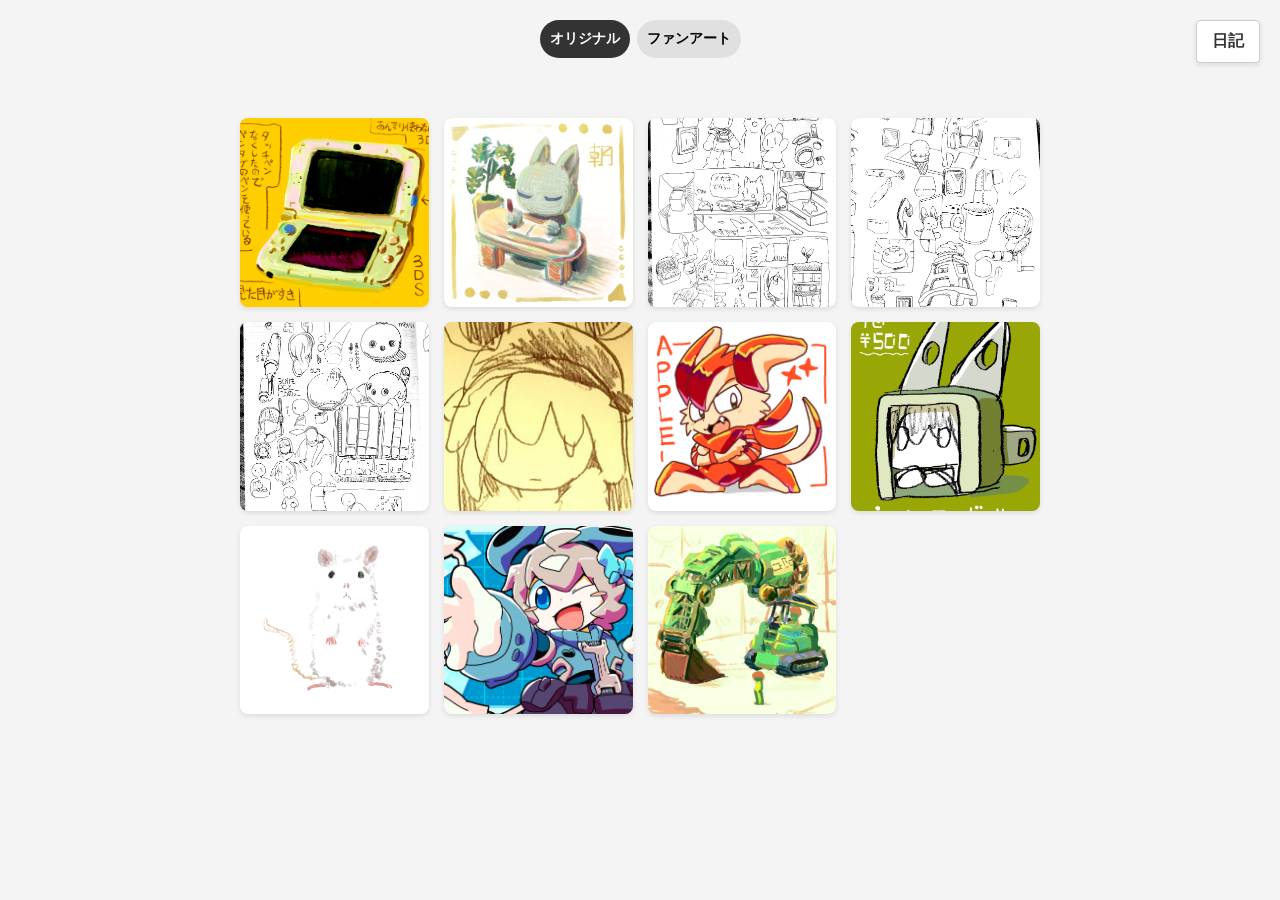
==== e.html @ 259bd477 "first commit" ====
<!DOCTYPE html>
<html lang="ja">
<head>
    <meta charset="UTF-8">
    <meta name="viewport" content="width=device-width, initial-scale=1.0">
    <title>イラスト</title>
    <link rel="stylesheet" href="e.css">
</head>

<body>
<!-- ★ 切り替えボタン（タブ） -->
    <div class="tab-container">
        <button class="tab-btn active" data-file="gallery-original.md">オリジナル</button>
        <button class="tab-btn" data-file="gallery-fanart.md">ファンアート</button>
    </div>

    <!-- ギャラリー表示場所 -->
<div class="gallery-subete">
    <div class="gallery-grid" id="gallery-container"></div>

   <!-- 拡大表示場所-->
    <div id="imageModal" class="modal">
        <span class="close-btn">&times;</span>
        <div class="modal-content-box">
            <img class="modal-content" id="modalImage" alt="拡大画像">
            <p id="modalCaption"></p> <!-- ★ここにタイトルが入ります -->
        </div>
    </div>
</div>
    <div class="fixed-nav">
    <a href="log-top.html">日記</a>
    </div>

    <script src="script.js"></script>
</body>
</html>
---- e.css ----
.fixed-nav {
      position: fixed;   /* 画面に対して位置を固定 */
      top: 20px;         /* 上からの距離 */
      right: 20px;       /* 右からの距離 */
      z-index: 1000;     /* 他の文章の下に隠れないように手前に表示 */
      background: #fff;  /* 背景色（文字が読みにくくならないよう指定） */
      border: 1px solid #ccc;
      border-radius: 4px;
      box-shadow: 0 2px 5px rgba(0,0,0,0.1);
    }

    .fixed-nav a {
      display: block;
      text-decoration: none;
      color: #333;
      font-weight: bold;
      padding: 10px 15px;
    }

    .fixed-nav a:hover {
      color: #48910d;
    }



    /* イラスト展示*/

    body {
    font-family: sans-serif;
    background-color: #f4f4f4;
    margin: 0;
    padding: 20px;
}

h1 {
    text-align: center;
    color: #333;
}

/* 隠しておくMarkdownの生テキストエリア */
#markdown-source {
    display: none;
}

/* ギャラリーのグリッド設定（ピクシブ風） */
.gallery-grid {
    display: grid;
    grid-template-columns: repeat(auto-fill, minmax(150px, 1fr));
    gap: 15px;
    max-width: 800px;
    margin: 0 auto;
}

.gallery-subete {
    margin-top: 60px;
}

/* サムネイルの枠（正方形を維持） */
.thumbnail {
    width: 100%;
    aspect-ratio: 1 / 1;
    overflow: hidden;
    border-radius: 8px;
    background-color: #ddd;
    cursor: pointer;
    box-shadow: 0 2px 5px rgba(0,0,0,0.1);
    transition: transform 0.2s;
}

.thumbnail:hover {
    transform: translateY(-3px);
}

.thumbnail img {
    width: 100%;
    height: 100%;
    object-fit: cover; 
}

/* --- モーダル（拡大表示）のスタイル --- */
.modal {
    display: none;
    position: fixed;
    z-index: 1000;
    left: 0;
    top: 0;
    width: 100%;
    height: 100%;
    background-color: rgba(0, 0, 0, 0.8);
    justify-content: center;
    align-items: center;
}

.modal-content {
    max-width: 90%;
    max-height: 90%;
    border-radius: 4px;
    box-shadow: 0 4px 15px rgba(0,0,0,0.3);
}

/* 画像とタイトルを縦に並べるボックス */
.modal-content-box {
    display: flex;
    flex-direction: column;
    align-items: center;
    max-width: 90%;
    max-height: 90%;
}

/* 拡大された画像本体 */
.modal-content {
    max-width: 100%;
    max-height: 75vh; /* 画面の高さに合わせて調整 */
    object-fit: contain;
    border-radius: 4px;
    box-shadow: 0 4px 15px rgba(0,0,0,0.3);
}

/* 画像の下に出るタイトルのスタイル */
#modalCaption {
    color: #ffffff;
    font-size: 16px;
    margin-top: 15px;
    text-align: center;
    font-weight: bold;
}

/* 閉じるボタン（×マーク） */
.close-btn {
    position: fixed;       /* absolute から fixed に変更して画面に固定 */
    top: 20px;
    left: 30px;
    color: #ffffff;        /* 文字色をはっきりした白に */
    font-size: 50px;       /* 少し大きくする */
    font-weight: bold;
    cursor: pointer;
    z-index: 1010;         /* モーダル背景（1000）より手前に必ず表示させる */
    user-select: none;     /* 文字を選択できないようにして押しやすくする */
}

.close-btn:hover {
    color: #ffcccc;        /* ホバーしたときに少し色を変える */
}


/* タブボタンのレイアウト */
.tab-container {
    display: flex;
    justify-content: center;
    gap: 7px;
    margin-bottom: 25px;
}

.tab-btn {
    padding: 10px 10px;
    font-size: 14px;
    font-weight: bold;
    background-color: #e0e0e0;
    border: none;
    border-radius: 20px;
    cursor: pointer;
    transition: background-color 0.2s, color 0.2s;
}

.tab-btn:hover {
    background-color: #d0d0d0;
}

/* 選択されているタブの色 */
.tab-btn.active {
    background-color: #333;
    color: #fff;
}
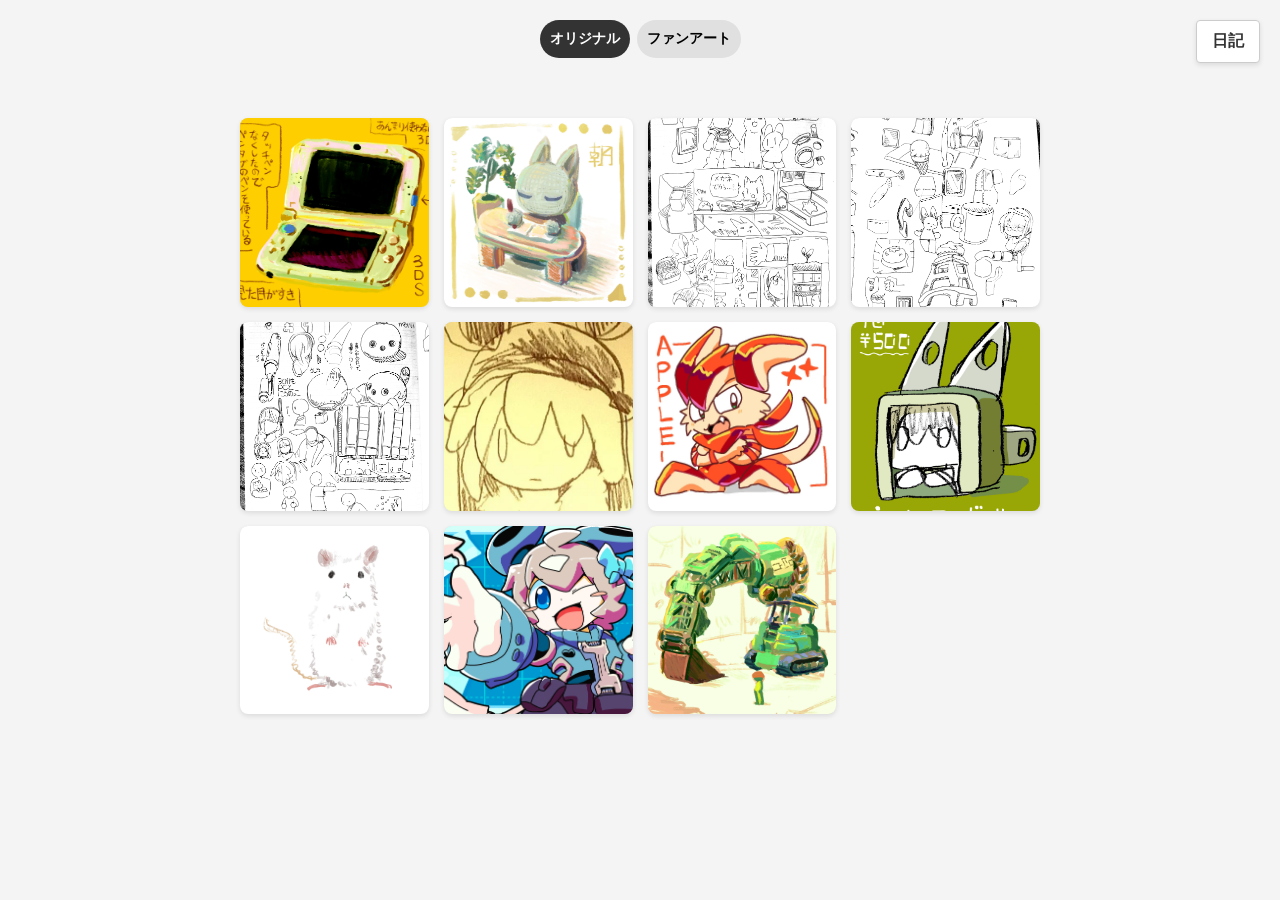
==== commit 68de33fb: "検索避け" ====
--- a/e.html
+++ b/e.html
@@ -5,6 +5,7 @@
     <meta name="viewport" content="width=device-width, initial-scale=1.0">
     <title>イラスト</title>
     <link rel="stylesheet" href="e.css">
+    <meta name="robots" content="noindex">
 </head>
 
 <body>
